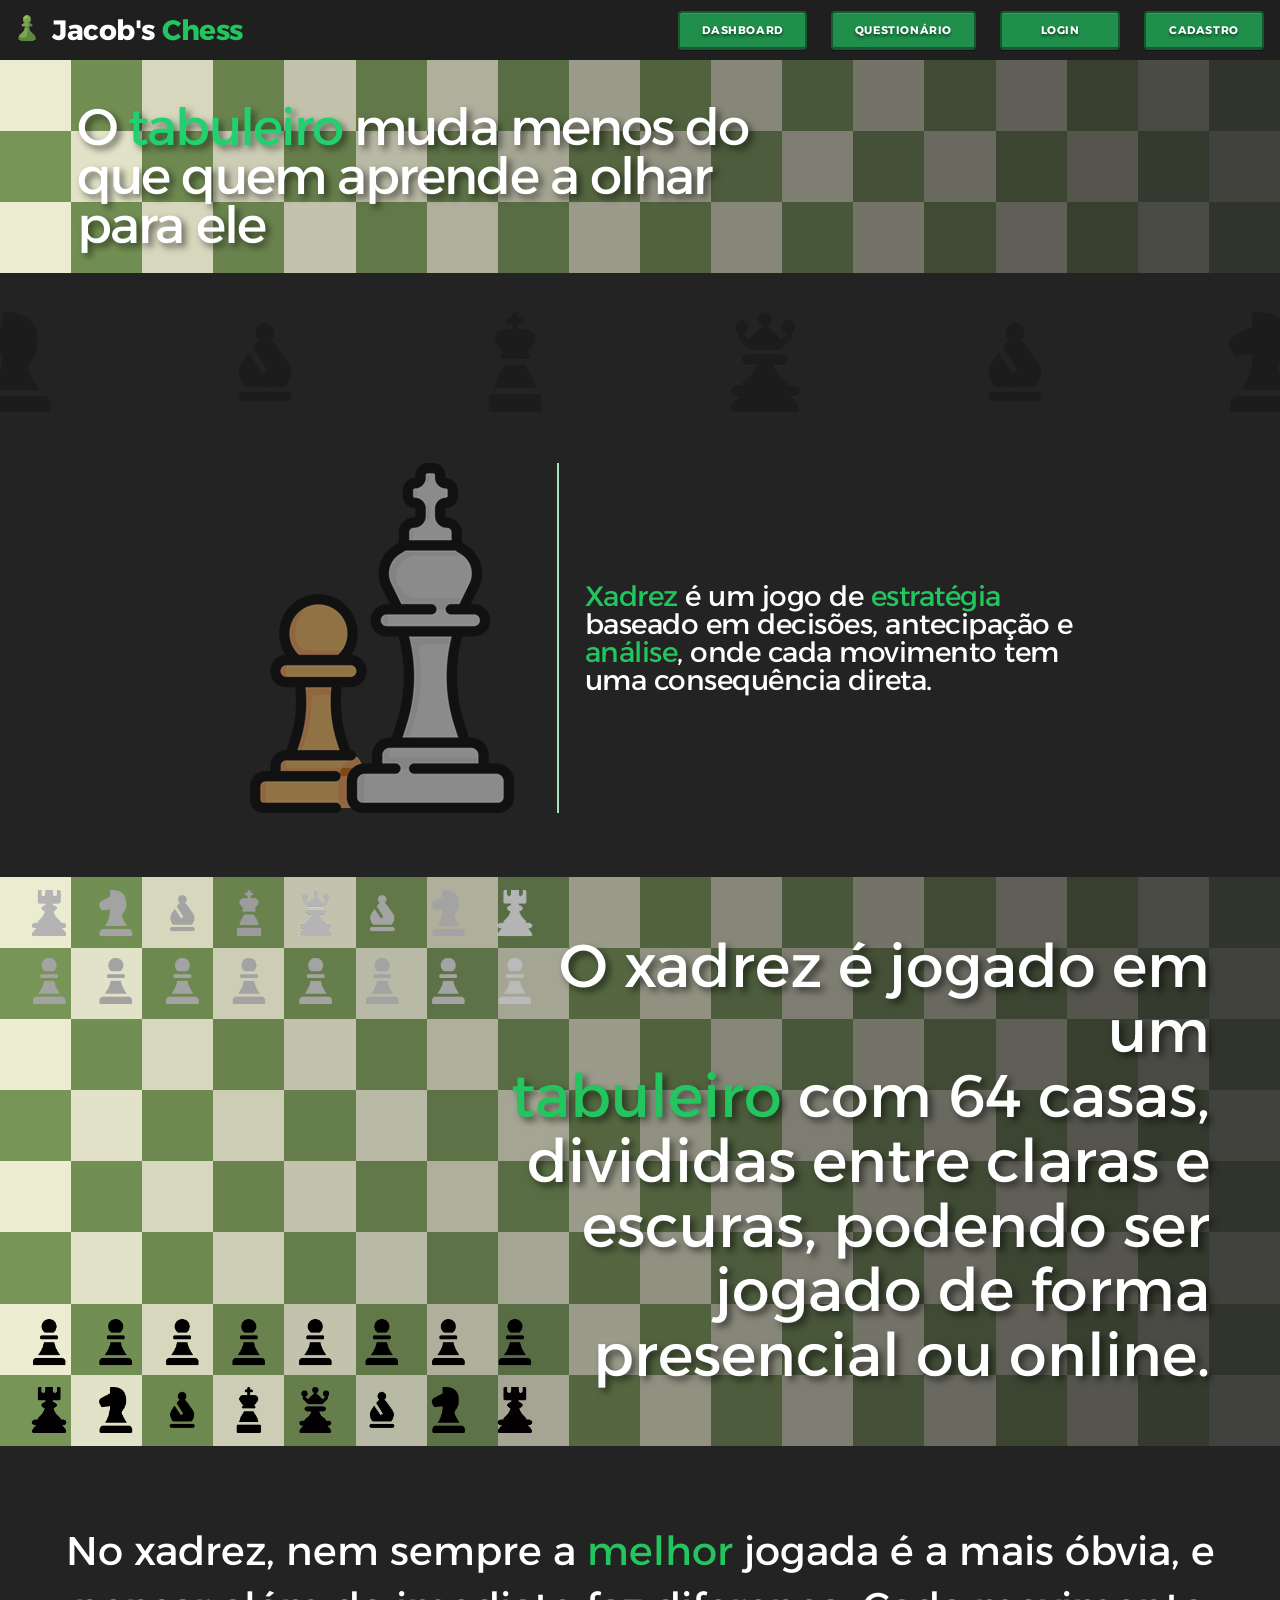
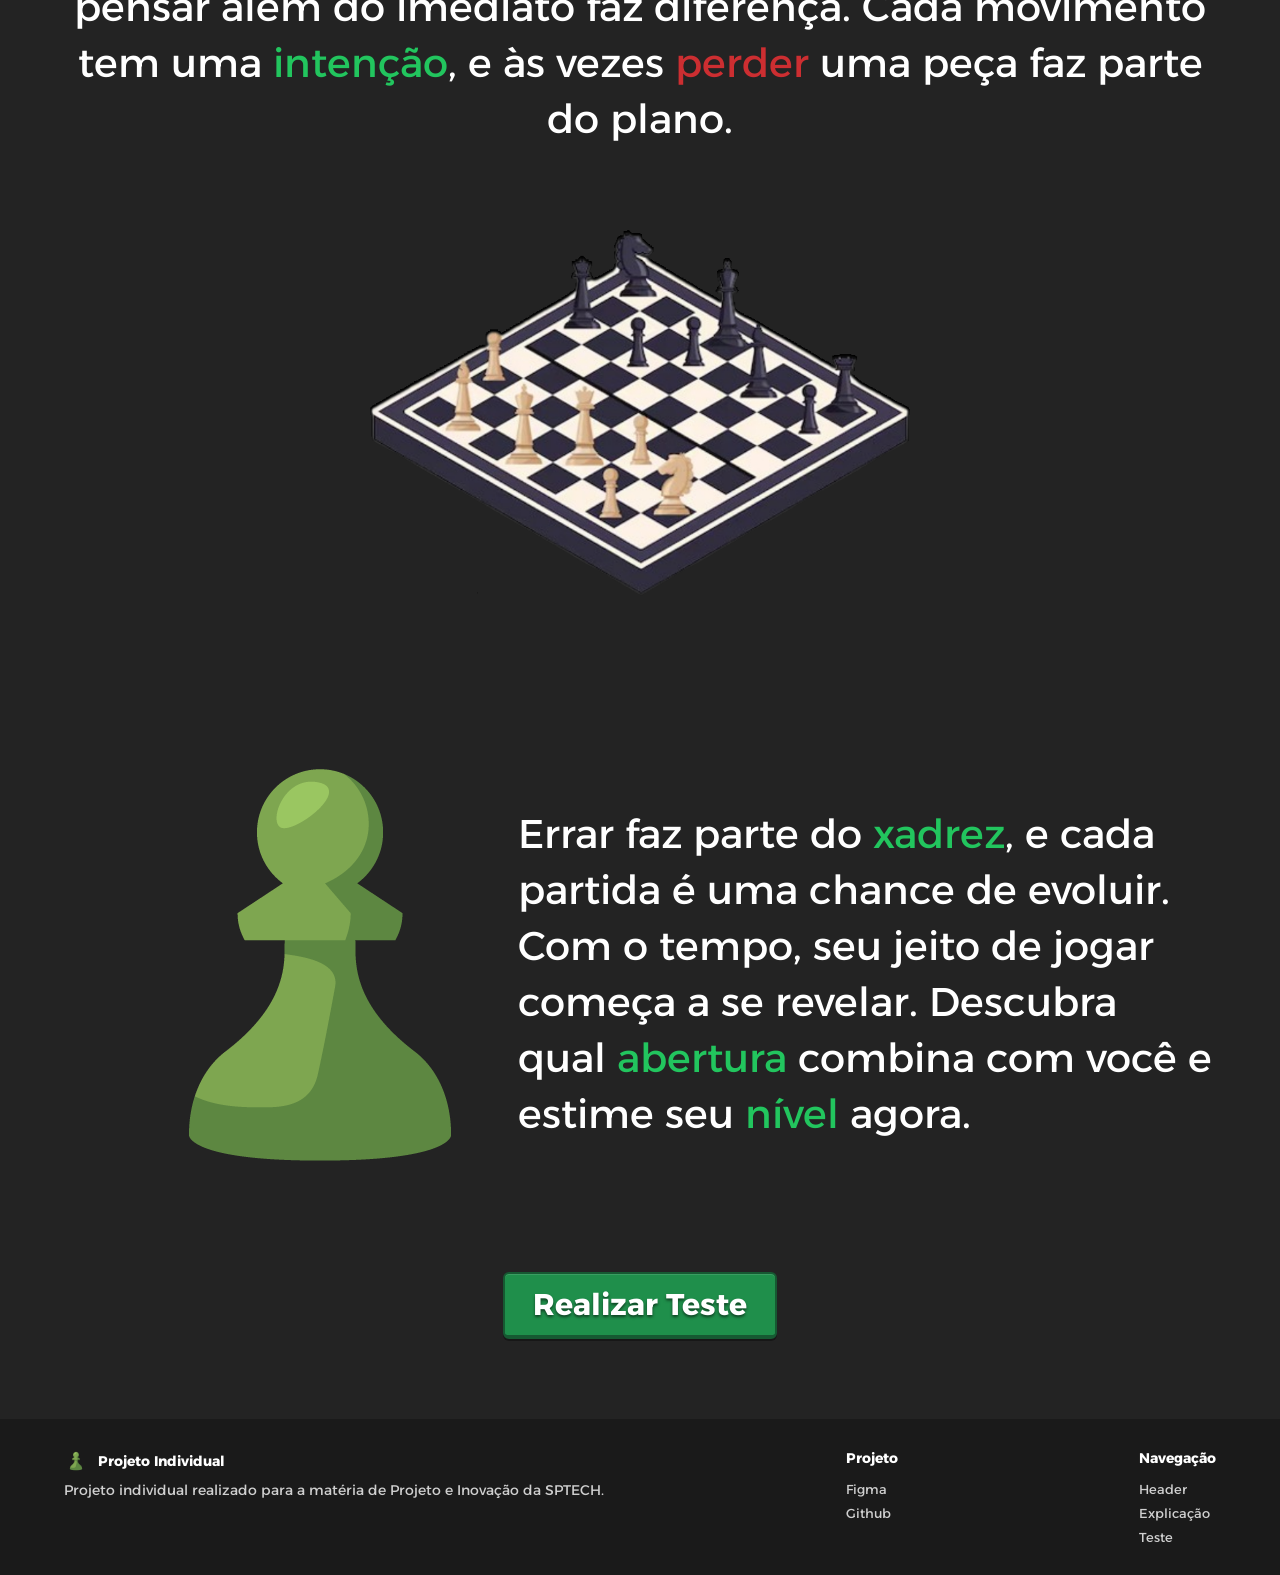
==== public/index.html @ 532f6dc8 "fix: redirecionamento corrigido" ====
<!DOCTYPE html>
<html lang="pt-BR">

<head>
    <meta charset="UTF-8">
    <meta name="viewport" content="width=device-width, initial-scale=1.0">
    <title>Chess</title>
    <link href="https://fonts.googleapis.com/css2?family=Alexandria:wght@400;500;700&display=swap" rel="stylesheet">

    <link rel="stylesheet" href="style/style.css" />
</head>

<body>
    <nav class="navBar" id="head">
        <div class="navLogo">
            <a href="index.html"><img src="img/chessLogo.png" alt="Logo" class="navLogoImagem"/></a>
            <span class="navLogoTexto">
                Jacob's <span class="Destaque">Chess</span>
            </span>
        </div>

        <div class="navLinks">
            <a href="dash.html">DASHBOARD</a>
            <a href="teste.html">QUESTIONÁRIO</a>
            <a href="login.html">LOGIN</a>
            <a href="cadastro.html">CADASTRO</a>
        </div>
    </nav>

    <section class="secaoHero">
        <div class="heroTexto">
            <h1>
                O <span>tabuleiro</span> muda menos do<br>
                que quem aprende a olhar<br>
                para ele
            </h1>
        </div>

        <div class="heroTabuleiro" id="tabuleiroHero"></div>
    </section>

    <div class="divDetalhe">
        <img src="img/detalhe.png">
    </div>

    <div class="divIcon">
        <img src="img/icon.png">
        <img src="img/rec.png">
        <span class="iconTexto">
            <span class="Destaque">Xadrez</span> é um jogo de <span class="Destaque">estratégia</span><br> baseado em
            decisões, antecipação e <br><span class="Destaque">análise</span>, onde cada movimento tem<br> uma
            consequência direta.
        </span>
    </div>

    <div class="containerTabuleiroFinal" id="explicacao">
        <div id="tabuleiroFinal">
            <span class="textoTabuleiroFinal">
                O xadrez é jogado em um <br><span class="Destaque">tabuleiro</span>
                com 64 casas,<br> divididas entre claras e escuras, podendo ser jogado de
                forma presencial ou online.
            </span>
        </div>

        <img src="img/brancas.png" class="brancasTabuleiro">
        <img src="img/pretas.png" class="pretasTabuleiro">
    </div>

    <section class="secaoMensagemFinal">
        <div class="mensagemTopo">
            <span class="branco">
                No xadrez, nem sempre a <span class="Destaque">melhor</span> jogada é a mais
                óbvia, e pensar além do imediato faz diferença. Cada movimento tem uma
                <span class="Destaque">intenção</span>, e às vezes <span class="Vermelho">perder</span>
                uma peça faz parte do plano.
            </span>

            <img src="img/tabuleiro.png" class="imgTabuleiroMensagem">
        </div>

        <div class="mensagemBaixo">
            <img src="img/chessLogo.png" class="iconeMensagem">

            <span class="branco">
                Errar faz parte do <span class="Destaque">xadrez</span>, e cada partida é
                uma chance de evoluir. Com o tempo, seu jeito de jogar começa a se revelar.
                Descubra qual <span class="Destaque">abertura</span> combina com você e estime
                seu <span class="Destaque">nível</span> agora.
            </span>
        </div>
    </section>

    <div class="divBotao"> 
        <a href="teste.html" class="botaoTeste">Realizar Teste</a>
    </div>

    <footer class="footer">
        <div class="foterColuna">
            <div class="footerLogo">
                <img src="img/chessLogo.png">
                <span>Projeto Individual</span>
            </div>
            <p>
                Projeto individual realizado para a matéria de Projeto e Inovação da SPTECH.
            </p>
        </div>

        <div class="foterColuna">
            <span class="footerTitulo">Projeto</span>
            <a
                href="https://www.figma.com/design/gc30HGuMKjBLtGCMvTsRlC/Projeto-Individual?node-id=0-1&m=dev&t=Hp5jZGn6WC4lgh1E-1">Figma</a>
            <a href="https://github.com/MatheusJacobD/ProjetoIndivual">Github</a>
        </div>

        <div class="foterColuna">
            <span class="footerTitulo">Navegação</span>
            <a href="#head">Header</a>
            <a href="#explicacao">Explicação</a>
            <a href="teste.html">Teste</a>
        </div>
    </footer>

    <script src="js/tabuleiro.js"></script>
</body>

</html>
---- public/style/style.css ----
* {
    margin: 0;
    padding: 0;
    box-sizing: border-box;
}

body {
    background: #232323;
    font-family: "Alexandria", sans-serif;
    overflow-x: hidden;
}

.navBar {
    height: 60px;
    background: #1f1f1f;
    display: flex;
    justify-content: space-between;
    align-items: center;
    padding: 0 16px 0 10px;
    position: relative;
    z-index: 10;
}

.navLogo {
    display: flex;
    align-items: center;
    gap: 8px;
}

.navLogoImagem {
    width: 34px;
    height: 34px;
    object-fit: contain;
}

.navLogoTexto {
    color: #ffffff;
    font-size: 28px;
    font-weight: 700;
    letter-spacing: -0.5px;
    line-height: 1;
}

.Destaque {
    color: #22c55e;
}

.Vermelho {
    color: #CC2E31;
}

.navLinks {
    display: flex;
    gap: 24px;
    align-items: center;
}

.navLinks a {
    text-decoration: none;
    color: #ffffff;
    font-size: 11px;
    font-weight: 700;
    letter-spacing: 0.6px;
    background: #1f8f4b;
    border-style: solid;
    border-color: #165932;
    border-width: 2px 2px 3px 2px;
    border-radius: 4px;
    padding: 10px 22px;
    min-width: 120px;
    text-align: center;
    text-shadow: 0 2px 3px rgba(0, 0, 0, 0.55);
    box-shadow: inset 0 1px 0 rgba(255, 255, 255, 0.12), 0 1px 0 rgba(0, 0, 0, 0.35);
}

.secaoHero {
    position: relative;
    width: 100%;
    aspect-ratio: 18 / 3;
    overflow: hidden;
}

.heroTabuleiro {
    position: absolute;
    inset: 0;
    display: grid;
    grid-template-columns: repeat(18, 1fr);
    grid-template-rows: repeat(3, 1fr);
}

.heroTexto {
    position: absolute;
    left: 77px;
    top: 42px;
    z-index: 2;
    max-width: 1000px;
}

.heroTexto h1 {
    color: #ffffff;
    font-size: clamp(48px, 4vw, 72px);
    line-height: 0.96;
    font-weight: 400;
    letter-spacing: -1.9px;
    text-shadow: 4px 4px 7px rgba(0, 0, 0, 0.55);
}

.heroTexto span {
    color: #22d06f;
}

.casaClara,
.casaEscura {
    width: 100%;
    height: 100%;
}

.divDetalhe {
    display: flex;
    justify-content: center;
    margin-top: 3%;
}

.iconTexto {
    color: #ffffff;
    font-size: 28px;
    font-weight: 400;
    letter-spacing: -0.5px;
    line-height: 1;
    margin-left: 2%;
    align-self: center;
}

.divIcon {
    margin-top: 4%;
    display: flex;
    justify-content: center;
}

#tabuleiroFinal {
    position: relative;
    width: 100%;
    margin-top: 5%;
    aspect-ratio: 18 / 8;
    overflow: hidden;
}

#tabuleiroFinal .casaClara,
#tabuleiroFinal .casaEscura {
    width: 100%;
    height: 100%;
}

.textoTabuleiroFinal {
    position: absolute;
    right: 70px;
    top: 50%;
    transform: translateY(-50%);
    width: 60%;
    color: #ffffff;
    font-size: 60px;
    line-height: 1.08;
    text-align: right;
    text-shadow: 4px 4px 7px rgba(0, 0, 0, 0.55);
    z-index: 10;
}

.containerTabuleiroFinal {
    position: relative;
    width: 100%;
    margin-top: 5%;
}

.brancasTabuleiro {
    position: absolute;
    top: 0;
    left: 0;
    width: 40%;
    z-index: 5;
    margin-left: 2%;
    margin-top: 1%;
}

.pretasTabuleiro {
    position: absolute;
    bottom: 0;
    left: 0;
    width: 40%;
    z-index: 5;
    margin-left: 2%;
    margin-bottom: 1%;
}

.secaoMensagemFinal {
    margin-top: 6%;
    padding: 0 5%;
}

.branco {
    color: #FFFFFF;
}

.mensagemTopo {
    display: flex;
    flex-direction: column;
    align-items: center;
    text-align: center;
}

.mensagemTopo span {
    font-size: 40px;
    max-width: 100%;
    line-height: 1.4;
}

.imgTabuleiroMensagem {
    margin-top: 30px;
    width: 700px;
}

.mensagemBaixo {
    margin-top: 60px;
    display: flex;
    flex-direction: row;
    align-items: center;
    text-align: left;
}

.iconeMensagem {
    width: 800px;
    margin-bottom: 20px;
    margin-right: -5%;
}

.mensagemBaixo span {
    font-size: 40px;
    max-width: 100%;
    line-height: 1.4;
}

.divBotao {
    display: flex;
    justify-content: center;
}

.botaoTeste {
    margin-top: 2.5%;
    text-decoration: none;
    color: #ffffff;
    font-size: 30px;
    font-weight: 700;
    background: #1f8f4b;
    border-style: solid;
    border-color: #165932;
    border-width: 2px 2px 4px 2px;
    border-radius: 6px;
    padding: 12px 28px;
    text-shadow: 0 2px 3px rgba(0, 0, 0, 0.55);
    box-shadow: inset 0 1px 0 rgba(255, 255, 255, 0.12), 0 2px 0 rgba(0, 0, 0, 0.35);
}

.footer {
    margin-top: 80px;
    background: #1a1a1a;
    padding: 30px 5%;
    display: flex;
    justify-content: space-between;
    gap: 40px;
}

.foterColuna {
    display: flex;
    flex-direction: column;
    gap: 8px;
    color: #cfcfcf;
    font-size: 14px;
}

.footerLogo {
    display: flex;
    align-items: center;
    gap: 10px;
    color: #ffffff;
    font-weight: 700;
}

.footerLogo img {
    width: 24px;
}

.footerTitulo {
    color: #ffffff;
    font-weight: 700;
    margin-bottom: 6px;
}

.footer a {
    text-decoration: none;
    color: #cfcfcf;
    font-size: 13px;
}

.insertContainer {
    position: fixed;
    inset: 0;
    display: flex;
    justify-content: center;
    align-items: center;
    margin-top: 3%;
}

.painel {
    width: 60%;
    height: 70%;
    background-color: #1E1E1E;
    border-radius: 25px;
}

.painelLogin {
    width: 60%;
    height: 50%;
    background-color: #1E1E1E;
    border-radius: 25px;
}

.insertLogo{
    max-width: 150px;
}

.insertHeader{
    display: flex;
    flex-direction: row;
    justify-content: center;
    align-items: center;
}

.insertTitle{
    color: white;
    font-size: 40px;
    margin-left: -3%;
    font-weight: bold;
}

.inputTitle{
    color: white;
    opacity: 35%;
    font-size: 18px;
    margin-bottom: -1%;
}

.inputSection{
    width: 70%;
    margin: 20px auto 0 auto;
    display: flex;
    flex-direction: column;
}

.inputSection input{
    width: 100%;
    height: 40px;
    border: none;
    border-radius: 10px;
    background-color: #2A2A2A;
    color: white;
    padding: 0 12px;
    font-size: 18px;
}

.botaoFinalizarContainer{
    display: flex;
    justify-content: center;
    margin-top: 40px;
}

.botaoFinalizar{
    text-decoration: none;
    color: #d7d7d7;
    font-size: 18px;
    font-weight: 700;
    background: #1f8f4b;
    border: 2px solid #165932;
    border-bottom-width: 4px;
    border-radius: 4px;
    padding: 10px 55px;
    text-align: center;
    text-shadow: 0 2px 3px rgba(0, 0, 0, 0.55);
    box-shadow: inset 0 1px 0 rgba(255, 255, 255, 0.12);
}
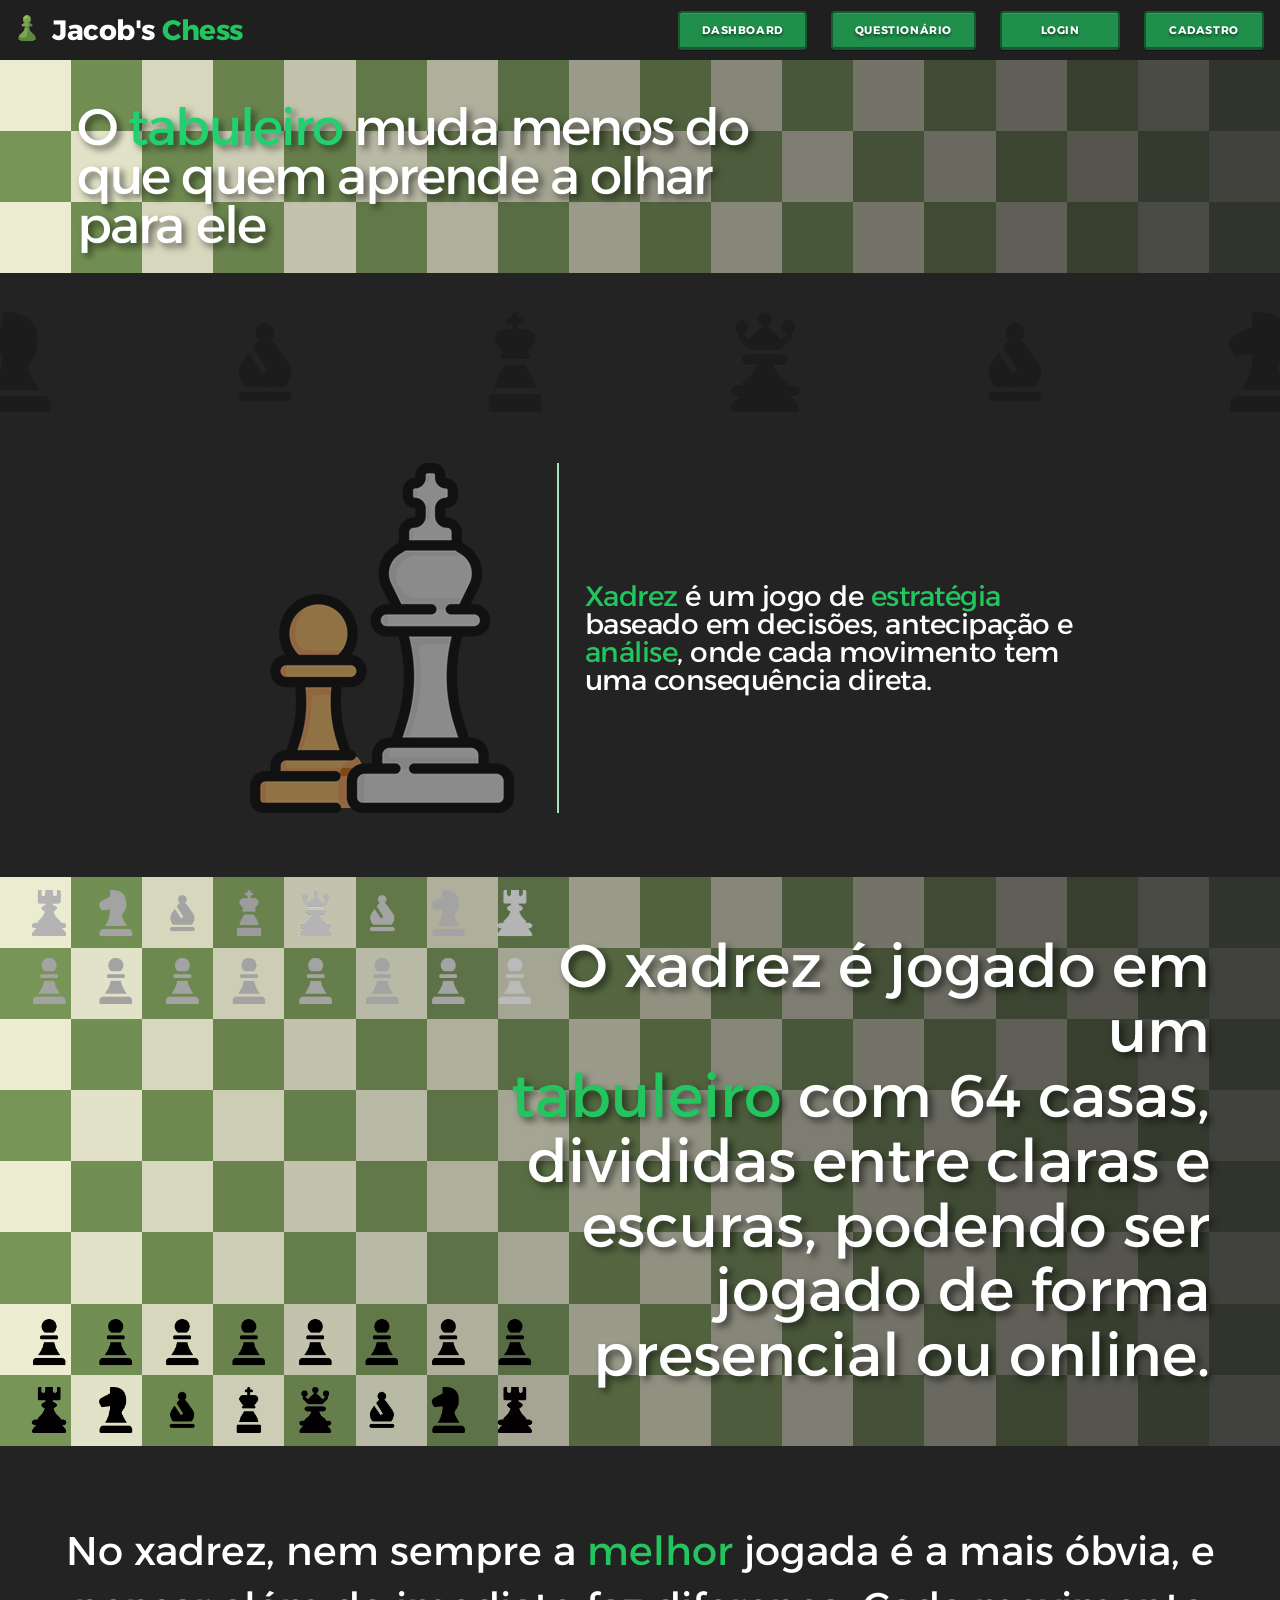
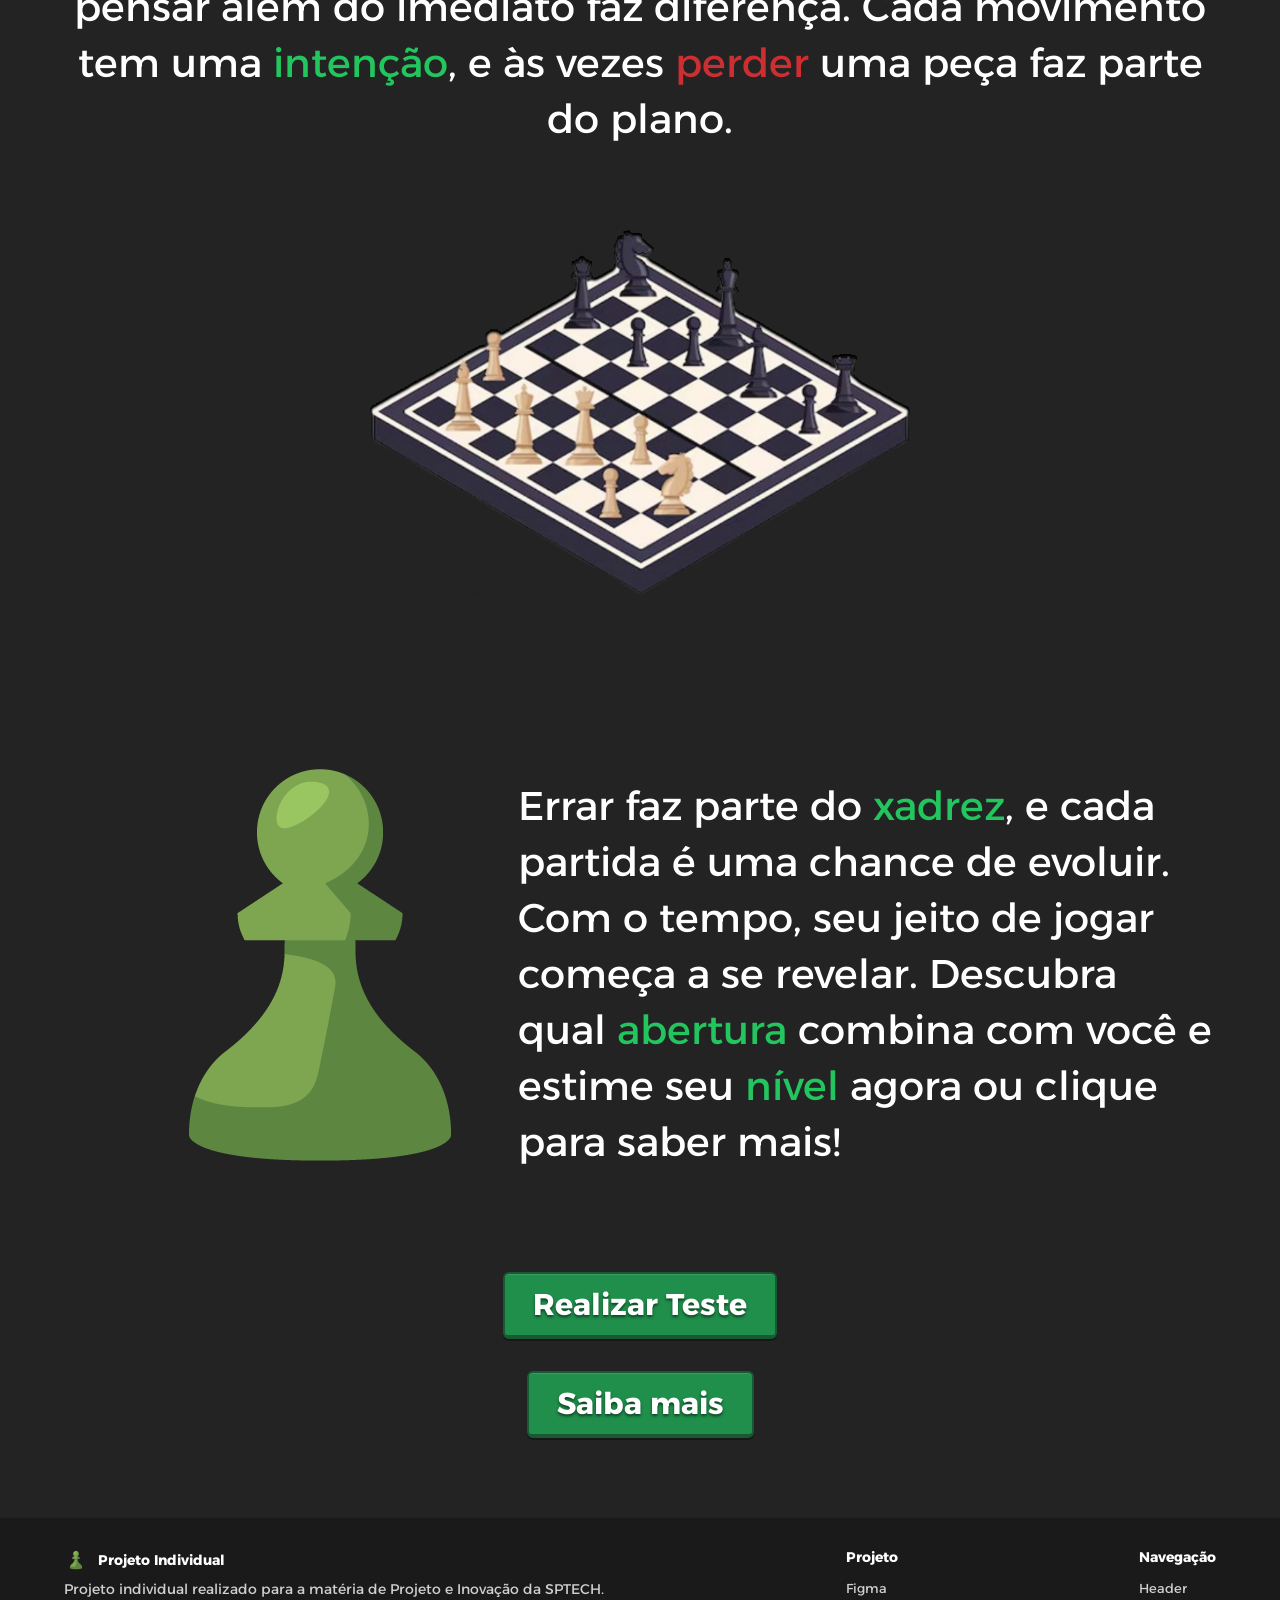
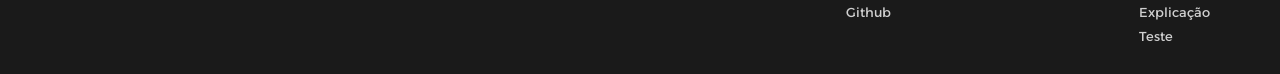
==== commit c6f62f57: "feat: opacidade de resultado aumentada e inicio da pagina de saiba mais" ====
--- a/public/index.html
+++ b/public/index.html
@@ -13,7 +13,7 @@
 <body>
     <nav class="navBar" id="head">
         <div class="navLogo">
-            <a href="index.html"><img src="img/chessLogo.png" alt="Logo" class="navLogoImagem"/></a>
+            <a href="index.html"><img src="img/chessLogo.png" alt="Logo" class="navLogoImagem" /></a>
             <span class="navLogoTexto">
                 Jacob's <span class="Destaque">Chess</span>
             </span>
@@ -85,14 +85,21 @@
                 Errar faz parte do <span class="Destaque">xadrez</span>, e cada partida é
                 uma chance de evoluir. Com o tempo, seu jeito de jogar começa a se revelar.
                 Descubra qual <span class="Destaque">abertura</span> combina com você e estime
-                seu <span class="Destaque">nível</span> agora.
+                seu <span class="Destaque">nível</span> agora ou clique para saber mais!
             </span>
         </div>
     </section>
 
-    <div class="divBotao"> 
-        <a href="teste.html" class="botaoTeste">Realizar Teste</a>
+    <div>
+        <div class="divBotao">
+            <a href="teste.html" class="botaoTeste">Realizar Teste</a>
+        </div>
+
+        <div class="divBotao">
+            <a href="mais.html" class="botaoTeste">Saiba mais</a>
+        </div>
     </div>
+
 
     <footer class="footer">
         <div class="foterColuna">
--- a/public/style/style.css
+++ b/public/style/style.css
@@ -311,51 +311,51 @@
 
 .painel {
     width: 60%;
-    height: 70%;
+    height: 92%;
     background-color: #1E1E1E;
     border-radius: 25px;
 }
 
 .painelLogin {
     width: 60%;
-    height: 50%;
+    height: 65%;
     background-color: #1E1E1E;
     border-radius: 25px;
 }
 
-.insertLogo{
+.insertLogo {
     max-width: 150px;
 }
 
-.insertHeader{
+.insertHeader {
     display: flex;
     flex-direction: row;
     justify-content: center;
     align-items: center;
 }
 
-.insertTitle{
+.insertTitle {
     color: white;
     font-size: 40px;
     margin-left: -3%;
     font-weight: bold;
 }
 
-.inputTitle{
+.inputTitle {
     color: white;
     opacity: 35%;
     font-size: 18px;
     margin-bottom: -1%;
 }
 
-.inputSection{
+.inputSection {
     width: 70%;
     margin: 20px auto 0 auto;
     display: flex;
     flex-direction: column;
 }
 
-.inputSection input{
+.inputSection input {
     width: 100%;
     height: 40px;
     border: none;
@@ -366,13 +366,13 @@
     font-size: 18px;
 }
 
-.botaoFinalizarContainer{
+.botaoFinalizarContainer {
     display: flex;
     justify-content: center;
     margin-top: 40px;
 }
 
-.botaoFinalizar{
+.botaoFinalizar {
     text-decoration: none;
     color: #d7d7d7;
     font-size: 18px;
@@ -385,4 +385,382 @@
     text-align: center;
     text-shadow: 0 2px 3px rgba(0, 0, 0, 0.55);
     box-shadow: inset 0 1px 0 rgba(255, 255, 255, 0.12);
+}
+
+.panelContainer {
+    position: fixed;
+    inset: 0;
+    display: flex;
+    justify-content: center;
+    align-items: center;
+    margin-top: 3%;
+}
+
+.painelBack {
+    width: 90%;
+    height: 85%;
+    background-color: #1E1E1E;
+    border-radius: 25px;
+}
+
+.painelHeader {
+    display: flex;
+    flex-direction: row;
+    justify-content: start;
+    align-items: center;
+}
+
+.questLogo {
+    max-width: 100px;
+}
+
+.questTitle {
+    color: white;
+    font-size: 30px;
+    margin-left: -2%;
+    font-weight: bold;
+}
+
+.progressContainer {
+    width: 95%;
+    background-color: #e0e0e0;
+    border-radius: 10px;
+    overflow: hidden;
+}
+
+.progress {
+    display: flex;
+    justify-content: center;
+    margin-top: 1%;
+}
+
+.progressBar {
+    height: 20px;
+    width: 0%;
+    background-color: #27AE60;
+    justify-content: center;
+}
+
+.questImg {
+    display: flex;
+    justify-content: center;
+    width: 20%;
+}
+
+.questBack {
+    background-color: #2A2A2A;
+    padding: 10px;
+    border-color: black;
+    border-radius: 10px;
+    border-width: 5px;
+    border-style: solid;
+}
+
+.questQuestion {
+    color: white;
+    display: flex;
+    justify-content: start;
+    font-size: 30px;
+    width: 80%;
+    align-items: center;
+}
+
+.quest {
+    text-align: start;
+    max-width: 600px;
+}
+
+.questQuestions {
+    display: flex;
+    margin-top: 2%;
+    justify-content: start;
+    height: 10%;
+    width: 30%;
+    cursor: pointer;
+}
+
+.questNumber {
+    background-color: #1C7341;
+    width: 15%;
+    height: 70px;
+    display: flex;
+    justify-content: center;
+    align-items: center;
+    border-color: #165932;
+    border-width: 5px;
+    border-style: solid;
+    border-top-left-radius: 5px;
+    border-bottom-left-radius: 5px;
+    padding: 30px;
+}
+
+.questNumberText {
+    font-size: 50px;
+    color: white;
+    display: flex;
+    width: 100%;
+    justify-content: center;
+}
+
+.questText {
+    background-color: #1C7341;
+    width: 90%;
+    height: 70px;
+    display: flex;
+    justify-content: center;
+    align-items: center;
+    border-color: #165932;
+    border-width: 5px 5px 5px 0px;
+    border-style: solid;
+    border-top-right-radius: 5px;
+    border-bottom-right-radius: 5px;
+}
+
+.questTextQuestion {
+    color: white;
+    text-align: center;
+    padding: 30px;
+}
+
+.questColumn {
+    display: flex;
+    flex-direction: column;
+    width: 100%;
+}
+
+.questRow {
+    display: flex;
+    flex-direction: row;
+    justify-content: center;
+    gap: 50px;
+    width: 100%;
+    align-items: center;
+}
+
+.questFinal {
+    display: flex;
+    justify-content: end;
+    margin-right: 2%;
+    margin-top: -2%;
+}
+
+.questFinalContainer {
+    background-color: #1C7341;
+    display: flex;
+    width: 70px;
+    height: 70px;
+    border: solid 4px #165932;
+    align-items: center;
+    justify-content: center;
+    padding: 10px;
+    border-radius: 5px;
+    cursor: pointer;
+}
+
+.questFinalText {
+    color: white;
+    font-size: 60px;
+}
+
+.mainPanel {
+    display: flex;
+    justify-content: center;
+}
+
+.imgTextContainer {
+    display: flex;
+    background-color: #3D3D3D;
+    margin-top: 3%;
+    width: 70%;
+    justify-content: start;
+    padding: 20px;
+    border-radius: 5px;
+}
+
+.resultadoContainer {
+    width: 100%;
+    display: flex;
+    justify-content: center;
+    margin-top: 25px;
+    margin-bottom: 40px;
+}
+
+.resultadoPainel {
+    width: 560px;
+    min-height: 740px;
+    background-color: #1E1E1E;
+    border-radius: 20px;
+    overflow: hidden;
+    position: relative;
+    padding-bottom: 30px;
+}
+
+.resultadoHeader {
+    display: flex;
+    justify-content: center;
+    align-items: center;
+    gap: 10px;
+    margin-top: 18px;
+}
+
+.resultadoPeao {
+    width: 42px;
+    height: 42px;
+    object-fit: contain;
+}
+
+.resultadoTitulo {
+    color: white;
+    font-size: 20px;
+    font-weight: 500;
+}
+
+.resultadoGM {
+    margin-top: 38px;
+    padding: 0 38px;
+}
+
+.resultadoSubtitulo {
+    color: white;
+    font-size: 16px;
+    font-weight: 500;
+}
+
+.resultadoGMInfo {
+    display: flex;
+    margin-top: 12px;
+    gap: 20px;
+}
+
+.resultadoGMImagem {
+    min-width: 102px;
+    height: 102px;
+    background-color: #cfcfcf;
+}
+
+.resultadoGMTexto {
+    display: flex;
+    flex-direction: column;
+}
+
+.resultadoGMNome {
+    color: white;
+    font-size: 18px;
+    font-weight: 500;
+    margin-bottom: 4px;
+}
+
+.resultadoDescricao {
+    color: white;
+    font-size: 14px;
+    line-height: 1.3;
+    text-align: left;
+}
+
+.resultadoDescricao2 {
+    color: white;
+    font-size: 14px;
+    line-height: 1.3;
+    text-align: center;
+}
+
+.resultadoEstilo {
+    width: 100%;
+    height: 64px;
+    margin-top: 30px;
+    display: flex;
+    justify-content: center;
+    align-items: center;
+    gap: 12px;
+}
+
+.resultadoEstiloTexto {
+    color: white;
+    font-size: 36px;
+    font-weight: 500;
+}
+
+.resultadoFogo {
+    width: 42px;
+    height: 42px;
+    object-fit: contain;
+}
+
+.resultadoDescricaoEstilo {
+    color: white;
+    font-size: 14px;
+    line-height: 1.4;
+    text-align: center;
+    width: 320px;
+    margin: 20px auto 0 auto;
+}
+
+.resultadoAbertura {
+    margin-top: 95px;
+    display: flex;
+    justify-content: center;
+    align-items: center;
+    position: relative;
+}
+
+.resultadoDamaEsquerda {
+    width: 110px;
+    position: absolute;
+    left: 25px;
+    opacity: 0.50;
+}
+
+.resultadoDamaDireita {
+    width: 110px;
+    position: absolute;
+    right: 25px;
+    opacity: 0.50;
+}
+
+.resultadoAberturaTexto {
+    display: flex;
+    flex-direction: column;
+    align-items: center;
+    width: 280px;
+    z-index: 2;
+}
+
+.resultadoAberturaTitulo {
+    color: white;
+    font-size: 18px;
+    font-weight: 500;
+    margin-bottom: 16px;
+    text-align: center;
+}
+
+.resultadoFooter {
+    margin-top: 110px;
+    display: flex;
+    flex-direction: column;
+    align-items: center;
+}
+
+.resultadoFooterTexto {
+    color: #bdbdbd;
+    font-size: 9px;
+    margin-bottom: 12px;
+}
+
+.resultadoBotao {
+    text-decoration: none;
+    color: #ffffff;
+    font-size: 16px;
+    font-weight: 700;
+    background: #1f8f4b;
+    border-style: solid;
+    border-color: #165932;
+    border-width: 2px 2px 4px 2px;
+    border-radius: 4px;
+    padding: 7px 14px;
+    text-shadow: 0 2px 3px rgba(0, 0, 0, 0.55);
+    box-shadow: inset 0 1px 0 rgba(255, 255, 255, 0.12), 0 2px 0 rgba(0, 0, 0, 0.35);
+}
+
+#resultadoGMImagem{
+    max-width: 100px;
 }
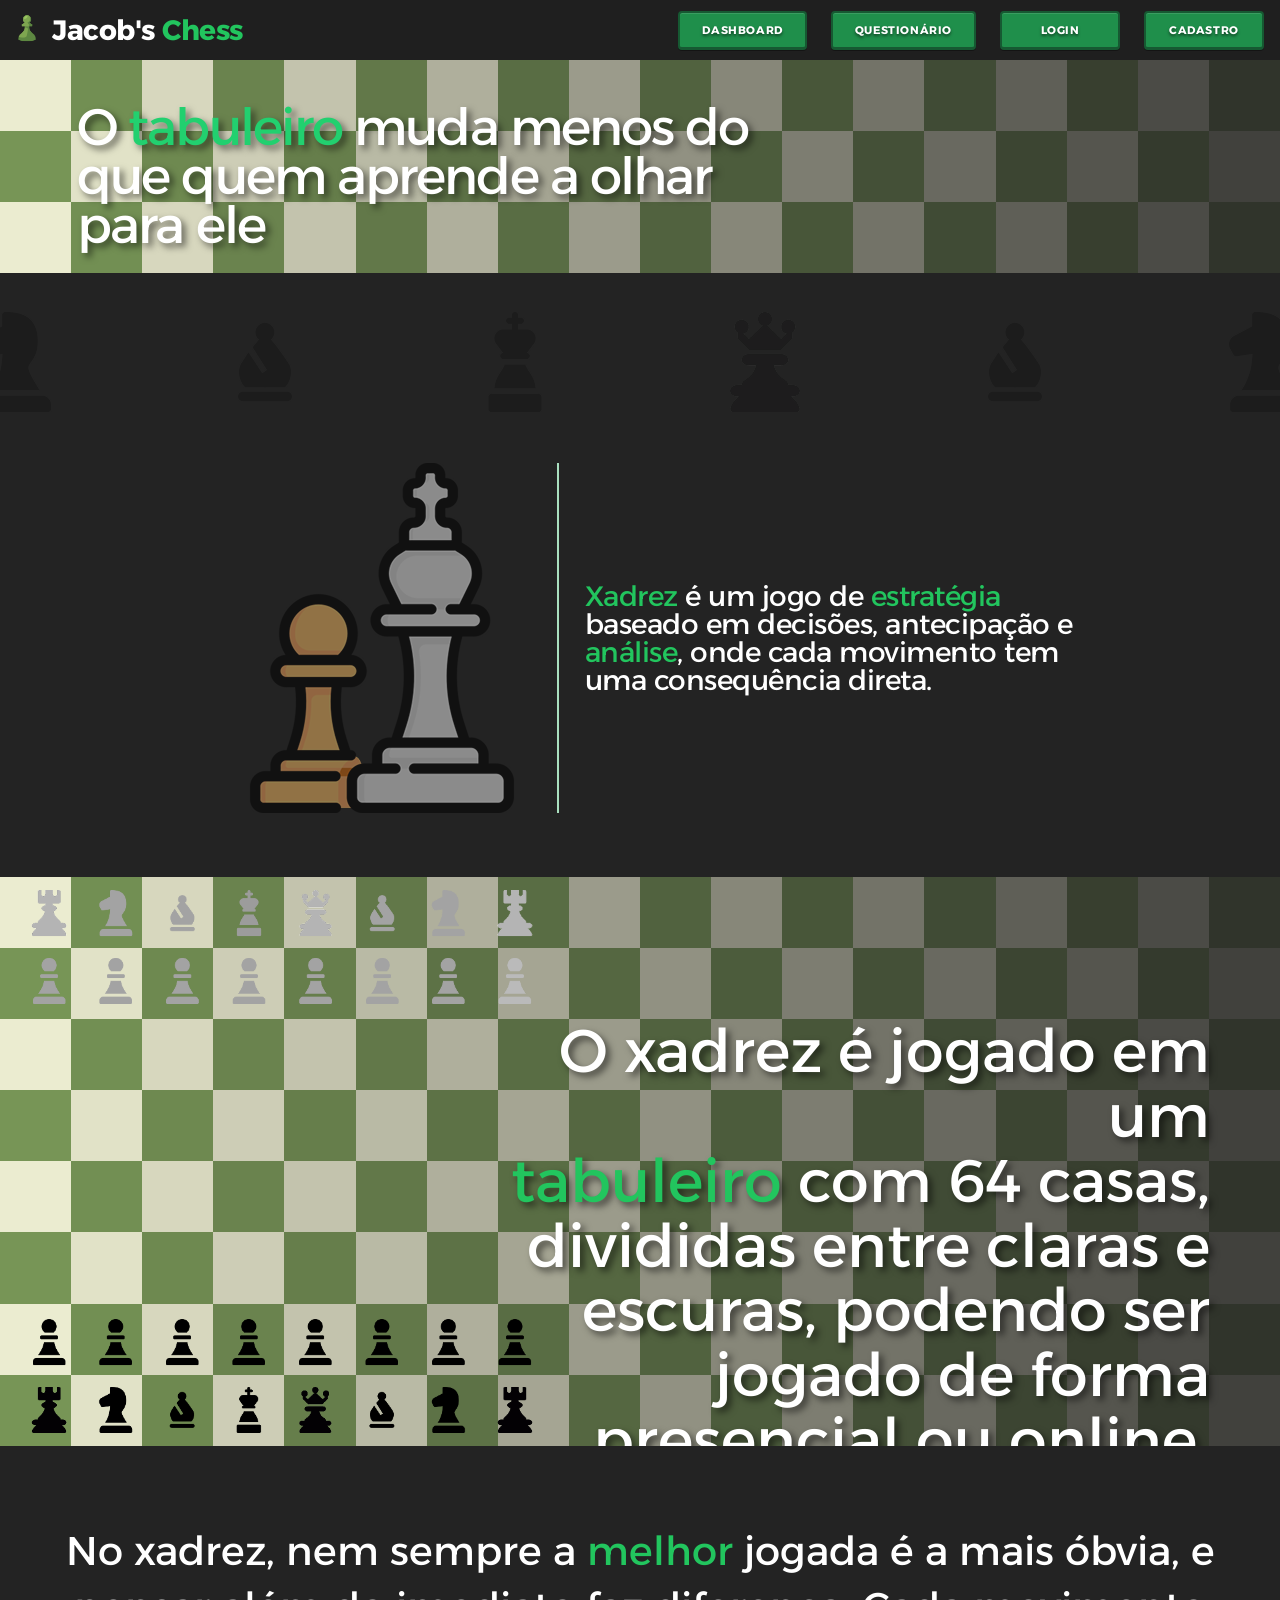
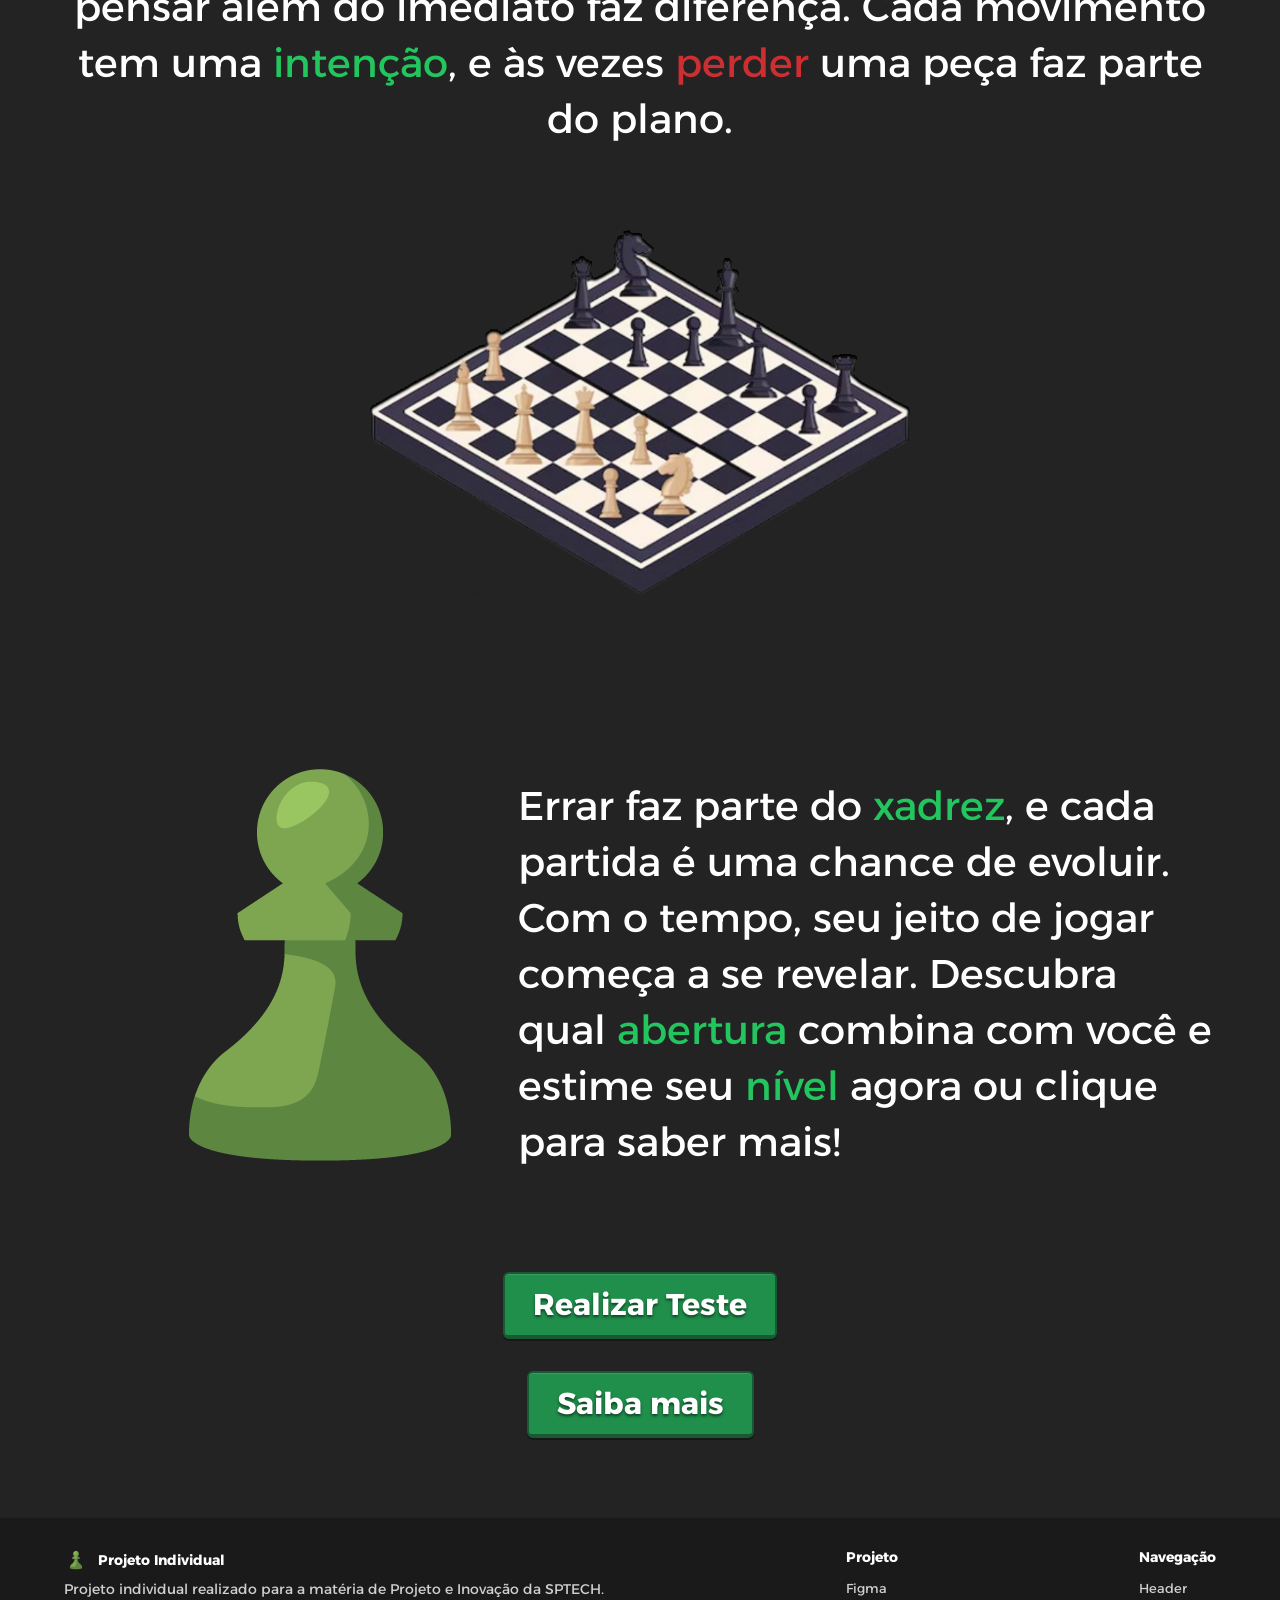
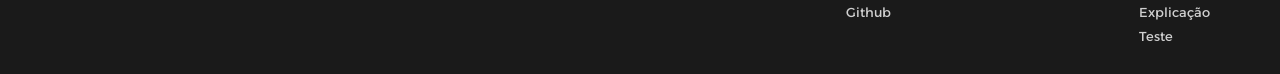
==== commit bb6969d3: "feat: dash finalizada, ajustes gerais, reformulação da lógica do questionário e js do tabuleiro simp" ====
--- a/public/index.html
+++ b/public/index.html
@@ -27,8 +27,8 @@
         </div>
     </nav>
 
-    <section class="secaoHero">
-        <div class="heroTexto">
+    <section class="secaoTab">
+        <div class="tabTexto">
             <h1>
                 O <span>tabuleiro</span> muda menos do<br>
                 que quem aprende a olhar<br>
@@ -36,7 +36,7 @@
             </h1>
         </div>
 
-        <div class="heroTabuleiro" id="tabuleiroHero"></div>
+        <div class="tabTabuleiro" id="tabuleiroTab"></div>
     </section>
 
     <div class="divDetalhe">
--- a/public/style/style.css
+++ b/public/style/style.css
@@ -73,22 +73,19 @@
     box-shadow: inset 0 1px 0 rgba(255, 255, 255, 0.12), 0 1px 0 rgba(0, 0, 0, 0.35);
 }
 
-.secaoHero {
+.secaoTab {
     position: relative;
     width: 100%;
     aspect-ratio: 18 / 3;
     overflow: hidden;
 }
 
-.heroTabuleiro {
+.tabTabuleiro {
     position: absolute;
     inset: 0;
-    display: grid;
-    grid-template-columns: repeat(18, 1fr);
-    grid-template-rows: repeat(3, 1fr);
-}
-
-.heroTexto {
+}
+
+.tabTexto {
     position: absolute;
     left: 77px;
     top: 42px;
@@ -96,7 +93,7 @@
     max-width: 1000px;
 }
 
-.heroTexto h1 {
+.tabTexto h1 {
     color: #ffffff;
     font-size: clamp(48px, 4vw, 72px);
     line-height: 0.96;
@@ -105,7 +102,7 @@
     text-shadow: 4px 4px 7px rgba(0, 0, 0, 0.55);
 }
 
-.heroTexto span {
+.tabTexto span {
     color: #22d06f;
 }
 
@@ -140,9 +137,15 @@
 #tabuleiroFinal {
     position: relative;
     width: 100%;
-    margin-top: 5%;
+    margin-top: 0;
     aspect-ratio: 18 / 8;
     overflow: hidden;
+}
+
+#tabuleiroFinal {
+    position: relative;
+    overflow: hidden;
+    display: block;
 }
 
 #tabuleiroFinal .casaClara,
@@ -154,8 +157,7 @@
 .textoTabuleiroFinal {
     position: absolute;
     right: 70px;
-    top: 50%;
-    transform: translateY(-50%);
+    top: 25%;
     width: 60%;
     color: #ffffff;
     font-size: 60px;
@@ -761,6 +763,179 @@
     box-shadow: inset 0 1px 0 rgba(255, 255, 255, 0.12), 0 2px 0 rgba(0, 0, 0, 0.35);
 }
 
-#resultadoGMImagem{
+#resultadoGMImagem {
     max-width: 100px;
+}
+
+.dashContainer {
+    display: flex;
+    justify-content: center;
+    align-items: flex-start;
+    padding-top: 20px;
+}
+
+.painelDash {
+    width: 90%;
+    height: 90%;
+    background-color: #1E1E1E;
+    border-radius: 25px;
+}
+
+.dashLogo {
+    max-width: 50px;
+}
+
+.dashTitle {
+    color: white;
+    font-size: 20px;
+    font-weight: bold;
+}
+
+.dashHeader {
+    display: flex;
+    flex-direction: row;
+    justify-content: left;
+    align-items: center;
+}
+
+.kpis {
+    display: flex;
+    justify-content: center;
+    align-items: start;
+    position: relative;
+    padding: 20px;
+    gap: 20px;
+    width: 100%;
+    height: 300px;
+    margin-top: -1%;
+}
+
+.kpi {
+    background-color: #3D3D3D;
+    width: 250px;
+    height: 150px;
+    border-radius: 10px;
+}
+
+.KPItitle {
+    color: white;
+    text-align: center;
+    margin-top: 10px;
+    font-size: 15px;
+}
+
+.KPItitleAG {
+    color: #CC2E31;
+    text-align: center;
+    margin-top: 10px;
+}
+
+.KPItitleFC {
+    color: #2E5BCC;
+    text-align: center;
+    margin-top: 10px;
+}
+
+.KPItitleES {
+    color: #27AE60;
+    text-align: center;
+    margin-top: 10px;
+}
+
+.KPIBody {
+    font-size: 80px;
+    text-align: center;
+    color: white;
+}
+
+.KPIBodyGr {
+    font-size: 20px;
+    text-align: center;
+    color: white;
+    width: 150px;
+}
+
+.BodyContainer {
+    display: flex;
+    justify-content: center;
+    align-items: center;
+    height: 80%;
+    margin-top: 10px;
+    border-top: #1a1a1a dashed 2px;
+}
+
+.TitleContainer {
+    height: 30px;
+}
+
+.areaPizza {
+    width: 350px;
+    height: 350px;
+    position: relative;
+}
+
+#graficoPizza {
+    width: 100% !important;
+    height: 100% !important;
+}
+
+.rankContainer {
+    background-color: #3D3D3D;
+    width: 300px;
+    height: 350px;
+    display: flex;
+    justify-content: center;
+    margin-right: 15px;
+    border-radius: 10px;
+    overflow-y: scroll;
+    scrollbar-width: none;
+    margin-bottom: 15px;
+}
+
+#graficoBarra {
+    width: 600px;
+    height: 350px !important;
+    display: flex;
+    justify-content: center;
+}
+
+.ranking {
+    width: 100%;
+    height: 85px;
+    display: flex;
+    flex-direction: column;
+    align-items: center;
+}
+
+.rankLinhas {
+    border-bottom: #1a1a1a solid 2px;
+    width: 100%;
+    height: 100px;
+    color: white;
+    text-align: start;
+    align-items: center;
+    display: flex;
+    justify-content: center;
+}
+
+.rankText {
+    text-align: center;
+}
+
+#rankTitle {
+    color: white;
+    font-weight: bold;
+    font-size: 25px;
+    text-align: center;
+    display: flex;
+    justify-content: center;
+    color: #22c55e;
+}
+
+.graficosContainer {
+    display: flex;
+    justify-content: center;
+    gap: 50px;
+    height: 100%;
+    margin-top: -5%;
 }
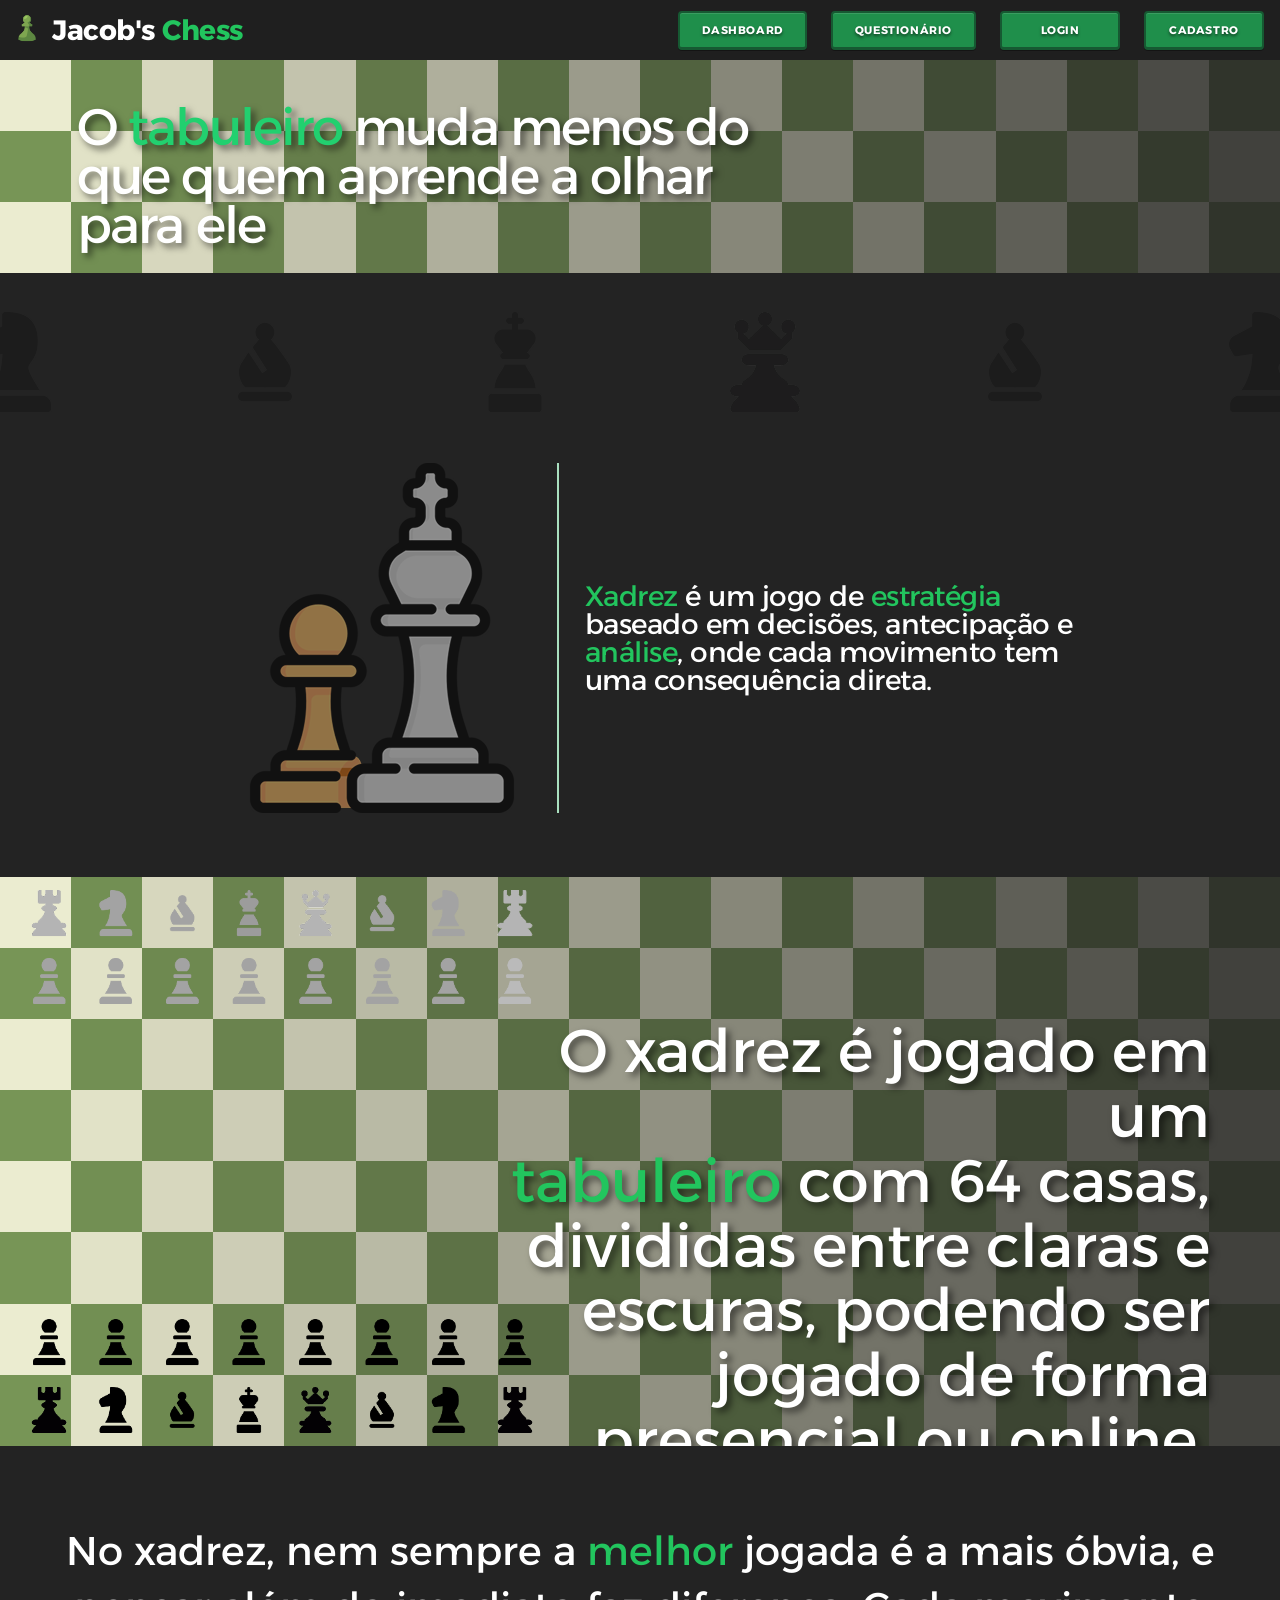
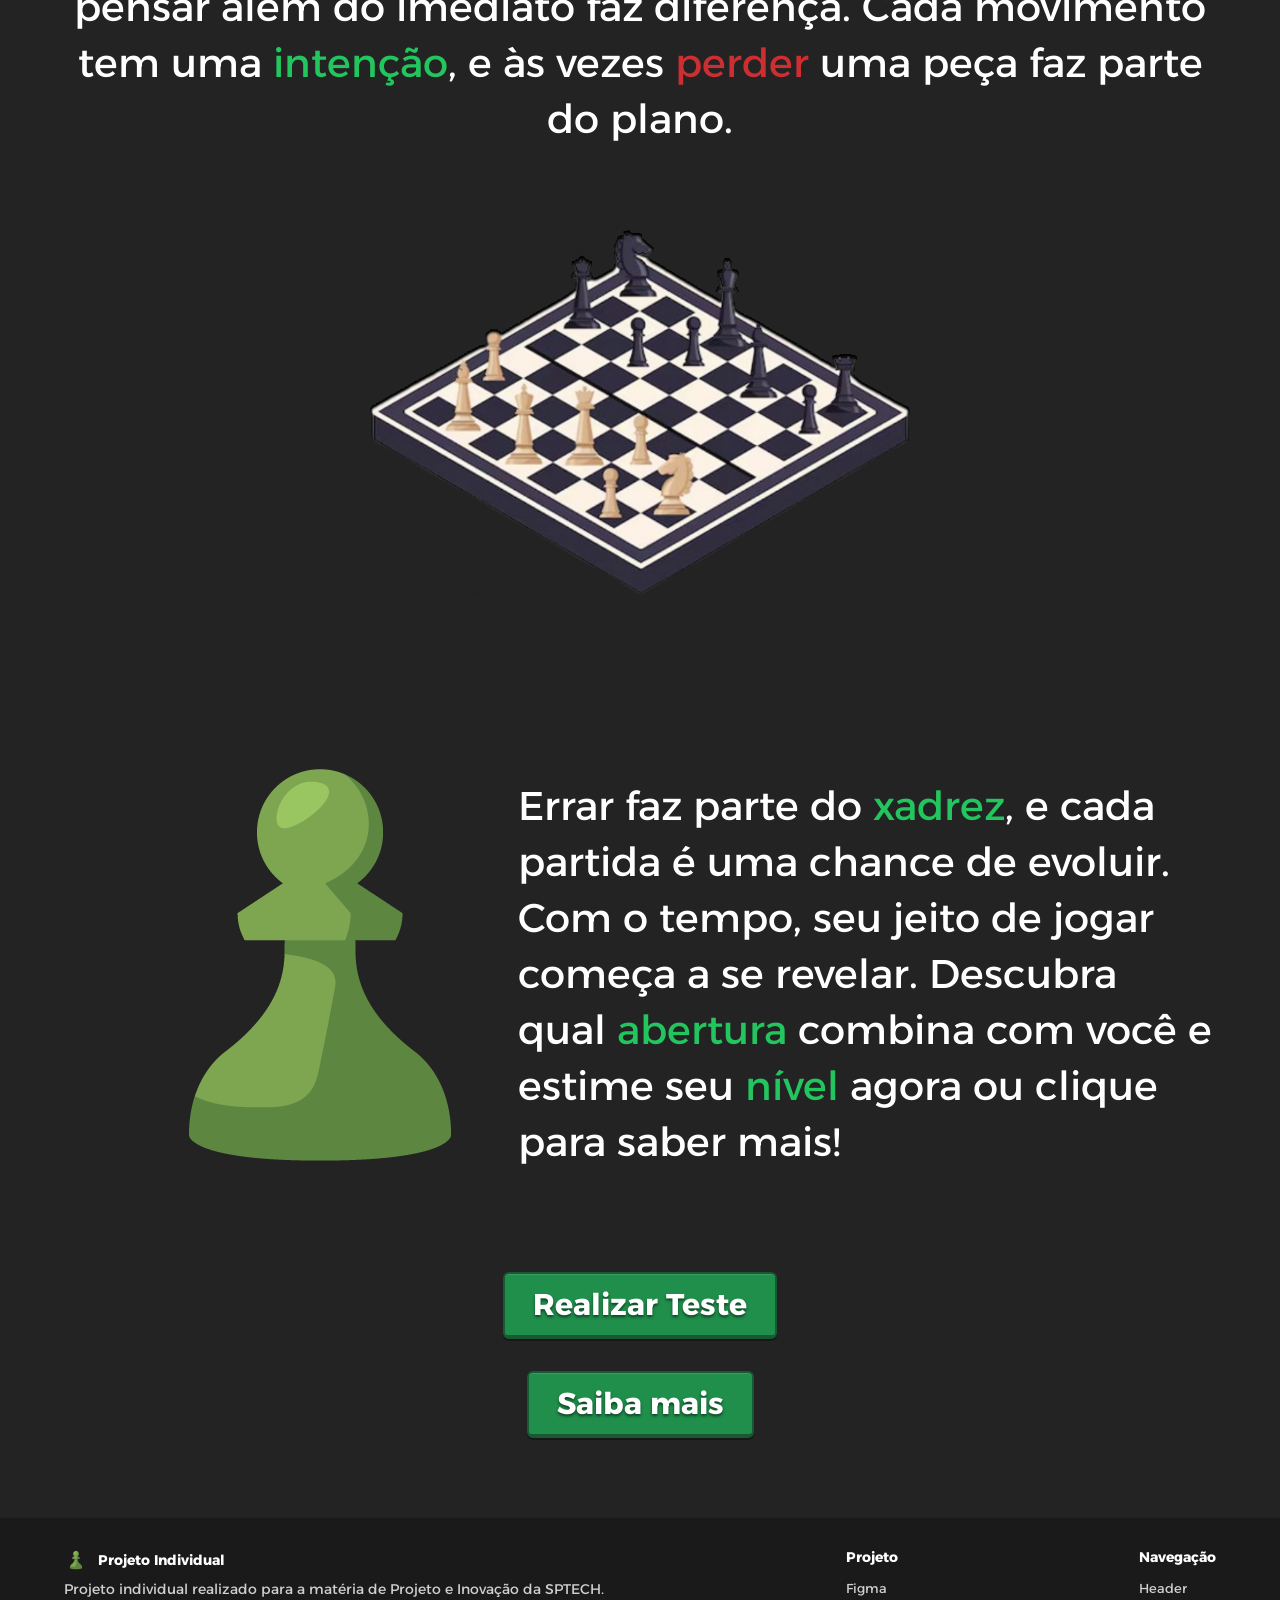
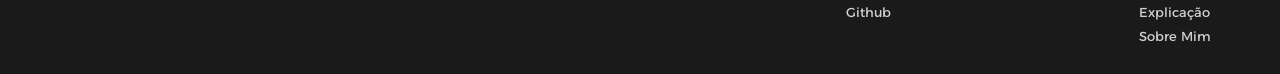
==== commit 24463841: "feat: página de sobre feita, pequenas modificações gerais e verificação de email removida" ====
--- a/public/index.html
+++ b/public/index.html
@@ -4,9 +4,9 @@
 <head>
     <meta charset="UTF-8">
     <meta name="viewport" content="width=device-width, initial-scale=1.0">
-    <title>Chess</title>
+    <title>Home</title>
     <link href="https://fonts.googleapis.com/css2?family=Alexandria:wght@400;500;700&display=swap" rel="stylesheet">
-
+    <link rel="icon" type="image/x-icon" href="img/chessLogo.png">
     <link rel="stylesheet" href="style/style.css" />
 </head>
 
@@ -123,7 +123,7 @@
             <span class="footerTitulo">Navegação</span>
             <a href="#head">Header</a>
             <a href="#explicacao">Explicação</a>
-            <a href="teste.html">Teste</a>
+            <a href="sobre.html">Sobre Mim</a>
         </div>
     </footer>
 
--- a/public/style/style.css
+++ b/public/style/style.css
@@ -400,7 +400,7 @@
 
 .painelBack {
     width: 90%;
-    height: 85%;
+    height: 90%;
     background-color: #1E1E1E;
     border-radius: 25px;
 }
@@ -541,9 +541,8 @@
 
 .questFinal {
     display: flex;
-    justify-content: end;
-    margin-right: 2%;
-    margin-top: -2%;
+    justify-content: center;
+    margin-top: 1%;
 }
 
 .questFinalContainer {
@@ -770,8 +769,8 @@
 .dashContainer {
     display: flex;
     justify-content: center;
-    align-items: flex-start;
-    padding-top: 20px;
+    align-items: center;
+    padding-top: 10px;
 }
 
 .painelDash {
@@ -815,6 +814,7 @@
     width: 250px;
     height: 150px;
     border-radius: 10px;
+    border: #1a1a1a solid 3px;
 }
 
 .KPItitle {
